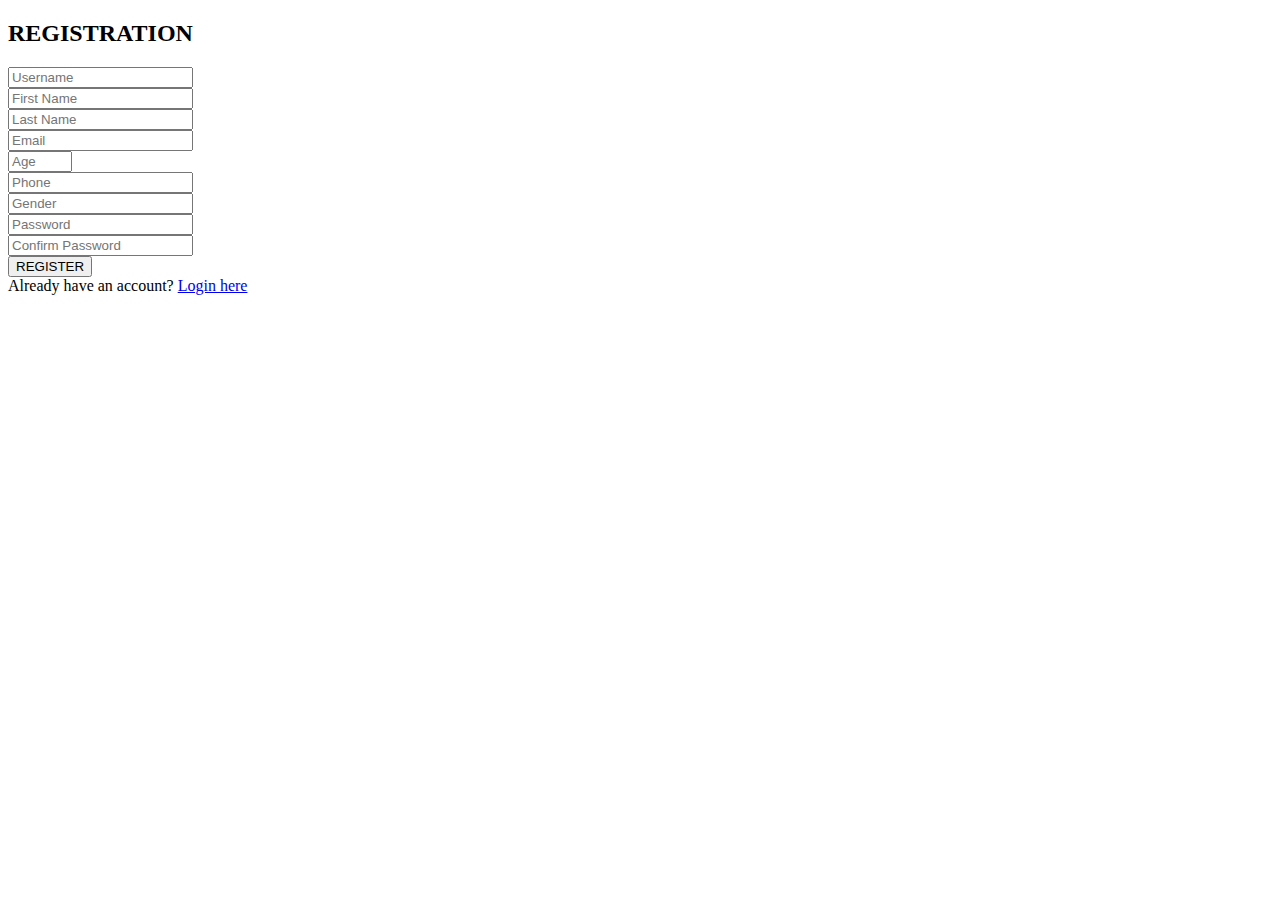
==== register_form.html @ de2a6e8d "Extension Changes" ====
<!DOCTYPE html>
<html lang="en">
  <head>
    <meta charset="UTF-8" />
    <meta name="viewport" content="width=device-width, initial-scale=1.0" />
    <title>Register</title>
 <link rel="stylesheet" href="CSS/registration_form.css">
 <link rel="icon" type="image/x-icon" href="Image/logo_icon.jpeg">
  </head>
  <body>
  <div class="background">
      <div class="tree"></div>
      <div class="moon"></div>
      <div class="mountain"></div>
    </div>
    <div class="register-container">
      <h2>REGISTRATION</h2>
      <form action="register.php" method="POST">
        <div class="input-group">
          <input type="text" name="username" placeholder="Username" required />
        </div>
        <div class="input-group">
          <input type="text" name="first_name" placeholder="First Name" required />
        </div>
        <div class="input-group">
          <input type="text" name="last_name" placeholder="Last Name" required />
        </div>
        <div class="input-group">
          <input type="email" name="email" placeholder="Email" required />
        </div>
        <div class="input-group">
          <input
            type="number"
            name="age"
            placeholder="Age"
            required
            min="18"
            max="120"
          />
        </div>
        <div class="input-group">
          <input type="tel" name="phone" placeholder="Phone" required />
        </div>
        <div class="input-group">
          <input type="text" name="gender" placeholder="Gender" required />
        </div>
        <div class="input-group">
          <input
            type="password"
            name="password"
            placeholder="Password"
            required
          />
        </div>
        <div class="input-group">
          <input
            type="password"
            name="confirm_password"
            placeholder="Confirm Password"
            required
          />
        </div>
        <button type="submit" class="register-btn">REGISTER</button>
      </form>
      <div class="login-link">
        Already have an account? <a href="index.php">Login here</a>
      </div>
    </div>
    <script src="form_validation.js"></script>
  </body>
</html>
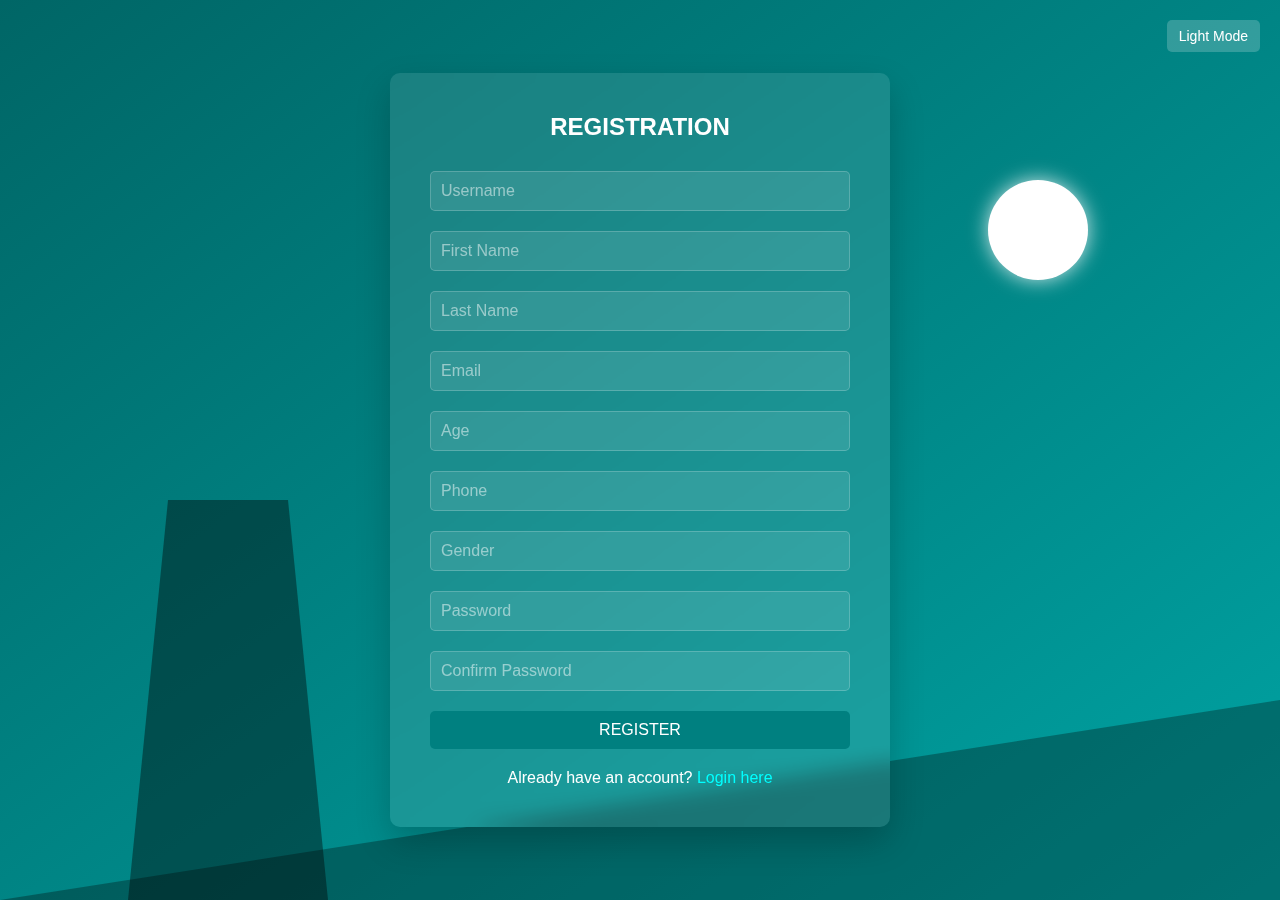
==== commit 31df29d1: "DarkMode Register Page and Index Extension Change" ====
--- a/register_form.html
+++ b/register_form.html
@@ -3,12 +3,13 @@
   <head>
     <meta charset="UTF-8" />
     <meta name="viewport" content="width=device-width, initial-scale=1.0" />
-    <title>Register</title>
- <link rel="stylesheet" href="CSS/registration_form.css">
- <link rel="icon" type="image/x-icon" href="Image/logo_icon.jpeg">
+    <title>Registration Page</title>
+    <link rel="stylesheet" href="CSS/registration_form.css" />
+    <link rel="icon" type="image/x-icon" href="Image/logo_icon.jpeg" />
   </head>
   <body>
-  <div class="background">
+    <button class="mode-toggle" id="modeToggle">Light Mode</button>
+    <div class="background">
       <div class="tree"></div>
       <div class="moon"></div>
       <div class="mountain"></div>
@@ -20,10 +21,20 @@
           <input type="text" name="username" placeholder="Username" required />
         </div>
         <div class="input-group">
-          <input type="text" name="first_name" placeholder="First Name" required />
+          <input
+            type="text"
+            name="first_name"
+            placeholder="First Name"
+            required
+          />
         </div>
         <div class="input-group">
-          <input type="text" name="last_name" placeholder="Last Name" required />
+          <input
+            type="text"
+            name="last_name"
+            placeholder="Last Name"
+            required
+          />
         </div>
         <div class="input-group">
           <input type="email" name="email" placeholder="Email" required />
@@ -63,9 +74,23 @@
         <button type="submit" class="register-btn">REGISTER</button>
       </form>
       <div class="login-link">
-        Already have an account? <a href="index.php">Login here</a>
+        Already have an account? <a href="index.html">Login here</a>
       </div>
     </div>
+
+    <script>
+      const modeToggle = document.getElementById("modeToggle");
+      const body = document.body;
+
+      modeToggle.addEventListener("click", () => {
+        body.classList.toggle("dark-mode");
+        if (body.classList.contains("dark-mode")) {
+          modeToggle.textContent = "Light Mode";
+        } else {
+          modeToggle.textContent = "Dark Mode";
+        }
+      });
+    </script>
     <script src="form_validation.js"></script>
   </body>
 </html>
--- a/CSS/registration_form.css
+++ b/CSS/registration_form.css
@@ -0,0 +1,201 @@
+* {
+  margin: 0;
+  padding: 0;
+  box-sizing: border-box;
+  font-family: Arial, sans-serif;
+}
+
+:root {
+  --bg-gradient-light: linear-gradient(to bottom right, #006666, #00a3a3);
+  --bg-gradient-dark: linear-gradient(to bottom right, #001a1a, #003333);
+  --form-bg-light: rgba(255, 255, 255, 0.1);
+  --form-bg-dark: rgba(0, 0, 0, 0.3);
+  --text-color-light: white;
+  --text-color-dark: #e0e0e0;
+  --input-bg-light: rgba(255, 255, 255, 0.1);
+  --input-bg-dark: rgba(255, 255, 255, 0.05);
+  --button-bg-light: #008080;
+  --button-bg-dark: #004d4d;
+  --button-hover-light: #006666;
+  --button-hover-dark: #003333;
+  --link-color-light: #00ffff;
+  --link-color-dark: #00cccc;
+}
+
+body {
+  min-height: 100vh;
+  display: flex;
+  justify-content: center;
+  align-items: center;
+  background: var(--bg-gradient-light);
+  overflow-y: auto;
+  padding: 20px 0;
+  transition: background 0.3s ease;
+}
+
+body.dark-mode {
+  background: var(--bg-gradient-dark);
+}
+
+.background {
+  position: fixed;
+  inset: 0;
+  overflow: hidden;
+  z-index: -1;
+}
+
+.tree {
+  position: absolute;
+  bottom: 0;
+  left: 10%;
+  width: 200px;
+  height: 400px;
+  background: rgba(0, 0, 0, 0.4);
+  clip-path: polygon(20% 0%, 80% 0%, 100% 100%, 0% 100%);
+}
+
+.moon {
+  position: absolute;
+  top: 20%;
+  right: 15%;
+  width: 100px;
+  height: 100px;
+  background: white;
+  border-radius: 50%;
+  box-shadow: 0 0 20px rgba(255, 255, 255, 0.8);
+}
+
+.mountain {
+  position: absolute;
+  bottom: 0;
+  left: 0;
+  right: 0;
+  height: 200px;
+  background: rgba(0, 0, 0, 0.3);
+  clip-path: polygon(0 100%, 100% 100%, 100% 0);
+}
+
+.register-container {
+  background: var(--form-bg-light);
+  backdrop-filter: blur(10px);
+  border-radius: 10px;
+  padding: 40px;
+  width: 100%;
+  max-width: 500px;
+  box-shadow: 0 15px 35px rgba(0, 0, 0, 0.2);
+  margin: auto;
+  transition: background 0.3s ease;
+}
+
+.dark-mode .register-container {
+  background: var(--form-bg-dark);
+}
+
+.register-container h2 {
+  color: var(--text-color-light);
+  text-align: center;
+  margin-bottom: 30px;
+}
+
+.dark-mode .register-container h2 {
+  color: var(--text-color-dark);
+}
+
+.input-group {
+  margin-bottom: 20px;
+}
+
+.input-group input {
+  width: 100%;
+  padding: 10px;
+  border: 1px solid rgba(255, 255, 255, 0.2);
+  background: var(--input-bg-light);
+  border-radius: 5px;
+  color: var(--text-color-light);
+  font-size: 16px;
+  transition: background 0.3s ease, color 0.3s ease;
+}
+
+.dark-mode .input-group input {
+  background: var(--input-bg-dark);
+  color: var(--text-color-dark);
+  border-color: rgba(255, 255, 255, 0.1);
+}
+
+.input-group input::placeholder {
+  color: rgba(255, 255, 255, 0.5);
+}
+
+.dark-mode .input-group input::placeholder {
+  color: rgba(255, 255, 255, 0.3);
+}
+
+.register-btn {
+  width: 100%;
+  padding: 10px;
+  background: var(--button-bg-light);
+  border: none;
+  border-radius: 5px;
+  color: var(--text-color-light);
+  font-size: 16px;
+  cursor: pointer;
+  transition: background 0.3s ease;
+}
+
+.dark-mode .register-btn {
+  background: var(--button-bg-dark);
+}
+
+.register-btn:hover {
+  background: var(--button-hover-light);
+}
+
+.dark-mode .register-btn:hover {
+  background: var(--button-hover-dark);
+}
+
+.login-link {
+  text-align: center;
+  margin-top: 20px;
+  color: var(--text-color-light);
+}
+
+.dark-mode .login-link {
+  color: var(--text-color-dark);
+}
+
+.login-link a {
+  color: var(--link-color-light);
+  text-decoration: none;
+}
+
+.dark-mode .login-link a {
+  color: var(--link-color-dark);
+}
+
+.mode-toggle {
+  position: absolute;
+  top: 20px;
+  right: 20px;
+  background: rgba(255, 255, 255, 0.2);
+  border: none;
+  color: var(--text-color-light);
+  font-size: 14px;
+  padding: 8px 12px;
+  border-radius: 5px;
+  cursor: pointer;
+  transition: background-color 0.3s ease, color 0.3s ease;
+}
+
+.dark-mode .mode-toggle {
+  background: rgba(0, 0, 0, 0.3);
+  color: var(--text-color-dark);
+}
+
+.mode-toggle:hover {
+  background: rgba(255, 255, 255, 0.3);
+}
+
+.dark-mode .mode-toggle:hover {
+  background: rgba(0, 0, 0, 0.4);
+}
